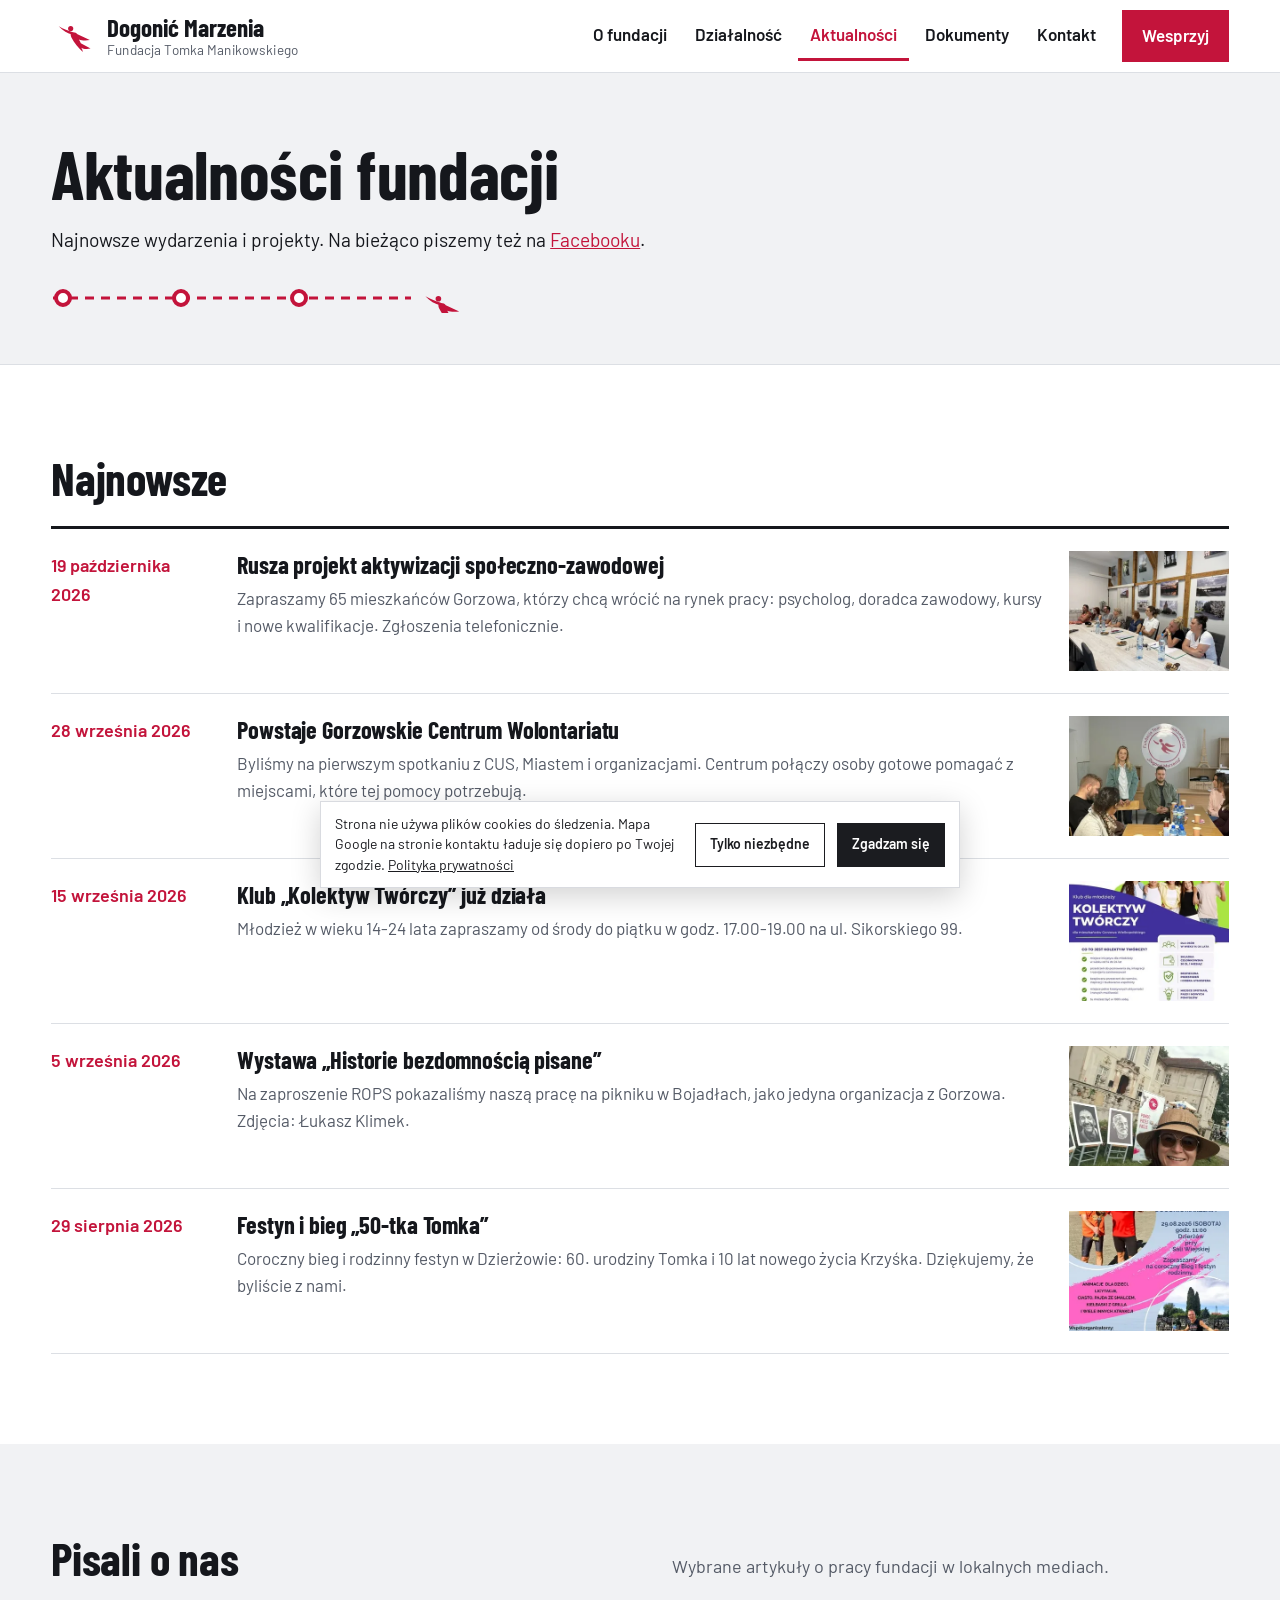
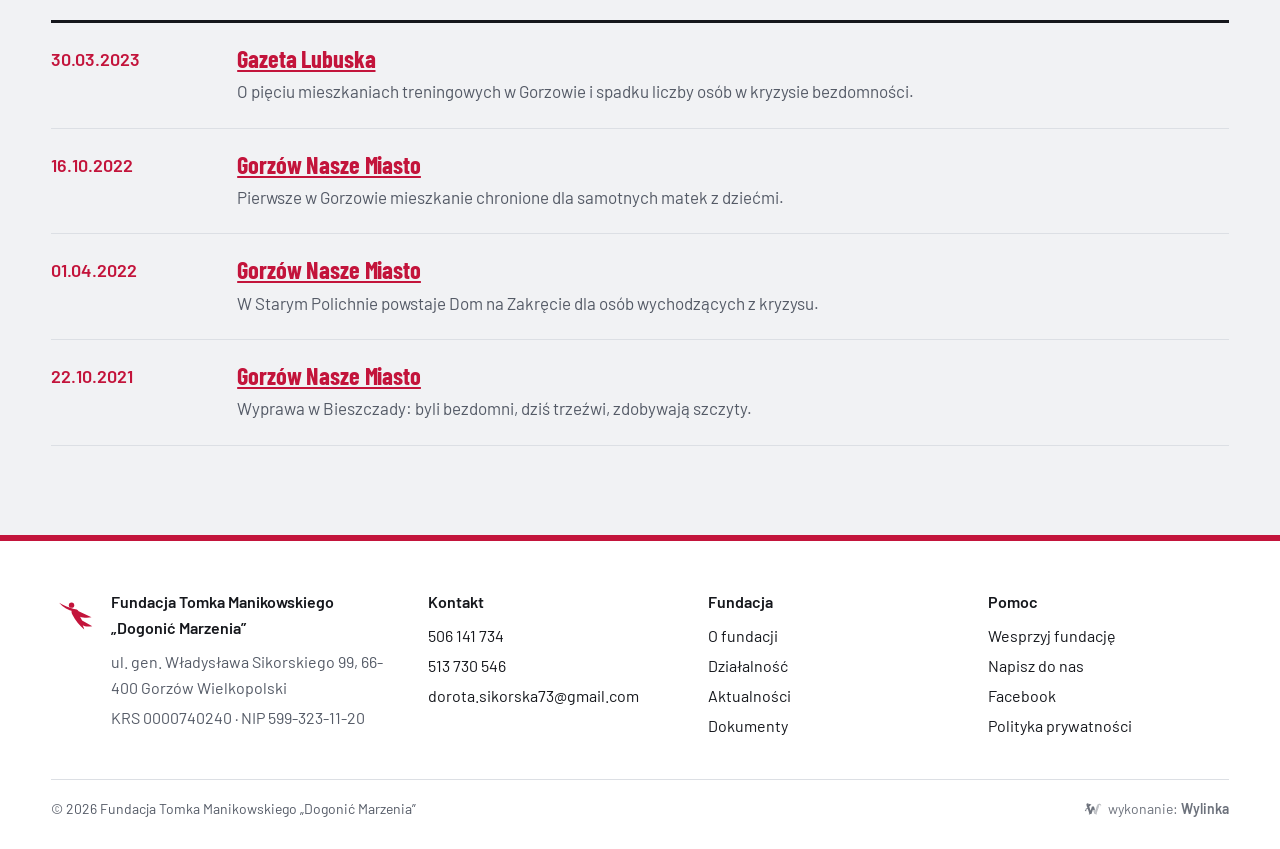
==== aktualnosci/index.html @ 39048a6d "Przebudowa wg standardu 17.11: idea marki, podstrony, zdjęcia klikalne, SEO, szybkość" ====
<!doctype html>
<html lang="pl"><head><meta charset="utf-8"><meta name="viewport" content="width=device-width,initial-scale=1">
<title>Aktualności - Fundacja Dogonić Marzenia Gorzów Wielkopolski</title><meta name="description" content="Najnowsze wydarzenia fundacji: projekt aktywizacji dla 65 osób, Kolektyw Twórczy, Gorzowskie Centrum Wolontariatu, festyn 50-tka Tomka i artykuły prasowe."><meta name="robots" content="noindex,nofollow">
<link rel="canonical" href="https://disaster26.github.io/dogonic-marzenia-koncepcja/aktualnosci/">
<meta property="og:type" content="website"><meta property="og:locale" content="pl_PL"><meta property="og:site_name" content="Fundacja Tomka Manikowskiego „Dogonić Marzenia”">
<meta property="og:title" content="Aktualności - Fundacja Dogonić Marzenia Gorzów Wielkopolski"><meta property="og:description" content="Najnowsze wydarzenia fundacji: projekt aktywizacji dla 65 osób, Kolektyw Twórczy, Gorzowskie Centrum Wolontariatu, festyn 50-tka Tomka i artykuły prasowe."><meta property="og:url" content="https://disaster26.github.io/dogonic-marzenia-koncepcja/aktualnosci/"><meta property="og:image" content="https://disaster26.github.io/dogonic-marzenia-koncepcja/img/zespol-logo-590.webp">
<meta name="theme-color" content="#C3143B">
<link rel="icon" href="../favicon.svg" type="image/svg+xml"><link rel="icon" href="../favicon-48.png" sizes="48x48" type="image/png"><link rel="apple-touch-icon" href="../apple-touch-icon.png">
<link rel="preload" href="../fonts/bc-700-rdzen.woff2" as="font" type="font/woff2" crossorigin><link rel="preload" href="../fonts/b-400-rdzen.woff2" as="font" type="font/woff2" crossorigin>
<style>@font-face{font-family:"Barlow Condensed";font-style:normal;font-weight:700;font-display:swap;src:url(../fonts/bc-700-rdzen.woff2) format("woff2");unicode-range:U+0020-007E,U+00A0,U+00A9,U+00AB,U+00B0,U+00B7,U+00BB,U+00D3,U+00D7,U+00F3,U+2013-2014,U+2018-2019,U+201C-201E,U+2022,U+2026,U+20AC}@font-face{font-family:"Barlow Condensed";font-style:normal;font-weight:700;font-display:swap;src:url(../fonts/bc-700-pl.woff2) format("woff2");unicode-range:U+0104-0107,U+0118-0119,U+0141-0144,U+015A-015B,U+0179-017C}@font-face{font-family:"Barlow";font-style:normal;font-weight:400;font-display:swap;src:url(../fonts/b-400-rdzen.woff2) format("woff2");unicode-range:U+0020-007E,U+00A0,U+00A9,U+00AB,U+00B0,U+00B7,U+00BB,U+00D3,U+00D7,U+00F3,U+2013-2014,U+2018-2019,U+201C-201E,U+2022,U+2026,U+20AC}@font-face{font-family:"Barlow";font-style:normal;font-weight:400;font-display:swap;src:url(../fonts/b-400-pl.woff2) format("woff2");unicode-range:U+0104-0107,U+0118-0119,U+0141-0144,U+015A-015B,U+0179-017C}@font-face{font-family:"Barlow";font-style:normal;font-weight:600;font-display:swap;src:url(../fonts/b-600-rdzen.woff2) format("woff2");unicode-range:U+0020-007E,U+00A0,U+00A9,U+00AB,U+00B0,U+00B7,U+00BB,U+00D3,U+00D7,U+00F3,U+2013-2014,U+2018-2019,U+201C-201E,U+2022,U+2026,U+20AC}@font-face{font-family:"Barlow";font-style:normal;font-weight:600;font-display:swap;src:url(../fonts/b-600-pl.woff2) format("woff2");unicode-range:U+0104-0107,U+0118-0119,U+0141-0144,U+015A-015B,U+0179-017C}
:root{--red:#C3143B;--red2:#9C0E2E;--ink:#15171C;--mut:#545A66;--bg2:#F1F2F4;--asf:#17191E;--line:#DCDFE4;--hf:"Barlow Condensed","Arial Narrow",sans-serif;--bf:"Barlow",system-ui,-apple-system,"Segoe UI",sans-serif;--gut:clamp(16px,4vw,56px);--max:1480px}
*,*::before,*::after{box-sizing:border-box}
html{-webkit-text-size-adjust:100%;scroll-padding-top:80px}
body{margin:0;background:#fff;color:var(--ink);font:400 18px/1.62 var(--bf)}
img,svg{display:block;max-width:100%}
img{height:auto}
a{color:var(--red)}a:hover{color:var(--red2)}
h1,h2,h3{font-family:var(--hf);font-weight:700;line-height:1.04;letter-spacing:-.005em;margin:0 0 .45em;color:var(--ink)}
h1{font-size:clamp(38px,5.4vw,76px)}
h2{font-size:clamp(32px,3.6vw,54px)}
h3{font-size:clamp(23px,1.9vw,28px);line-height:1.12}
p{margin:0 0 1em}
.wrap{max-width:var(--max);margin:0 auto;padding:0 var(--gut)}
.btn,.btn-sm{display:inline-flex;align-items:center;justify-content:center;min-height:52px;padding:0 26px;background:var(--red);color:#fff;font:600 18px/1.1 var(--bf);text-decoration:none;border:2px solid var(--red);cursor:pointer;transition:background .15s,color .15s}
.btn:hover{background:var(--red2);border-color:var(--red2);color:#fff}
.btn.white{background:#fff;color:var(--red);border-color:#fff}.btn.white:hover{background:var(--ink);border-color:var(--ink);color:#fff}
.btn.line{background:transparent;color:#fff;border-color:#fff}.btn.line:hover{background:#fff;color:var(--red)}
.btn.dark{background:transparent;color:var(--ink);border-color:var(--ink)}.btn.dark:hover{background:var(--ink);color:#fff}
.btn-sm{min-height:44px;padding:0 16px;font-size:16px}
.btns{display:flex;flex-wrap:wrap;gap:12px}
/* naglowek */
.top{position:sticky;top:0;z-index:50;background:#fff;border-bottom:1px solid var(--line)}
.top-in{max-width:var(--max);margin:0 auto;padding:0 var(--gut);height:72px;display:flex;align-items:center;gap:24px}
.brand{display:flex;align-items:center;gap:10px;text-decoration:none;color:var(--ink);margin-right:auto}
.brand .logo{width:46px;height:46px;color:var(--red);flex:none}
.brand span{display:flex;flex-direction:column;line-height:1}
.brand b{font:700 25px/1 var(--hf);color:var(--ink)}
.brand small{font-size:13.5px;color:var(--mut);margin-top:3px;letter-spacing:.01em}
.menu{display:flex;align-items:center;gap:4px}
.menu a{color:var(--ink);text-decoration:none;font-weight:600;font-size:17px;padding:10px 12px;border-bottom:3px solid transparent}
.menu a:hover{color:var(--red)}
.menu a[aria-current=page]{color:var(--red);border-bottom-color:var(--red)}
.menu .menu-cta{background:var(--red);color:#fff;margin-left:10px;padding:12px 20px;border:0}
.menu .menu-cta:hover,.menu .menu-cta[aria-current=page]{background:var(--red2);color:#fff}
.burger{display:none;width:48px;height:48px;border:0;background:none;cursor:pointer;position:relative;margin-right:-10px}
.burger span,.burger span::before,.burger span::after{position:absolute;left:12px;width:24px;height:2.5px;background:var(--ink);content:"";transition:transform .2s}
.burger span{top:23px}.burger span::before{top:-8px;left:0}.burger span::after{top:8px;left:0}
.menu-open .burger span{background:transparent}.menu-open .burger span::before{transform:translateY(8px) rotate(45deg)}.menu-open .burger span::after{transform:translateY(-8px) rotate(-45deg)}
@media (max-width:1080px){
 .top-in{height:64px}
 .brand .logo{width:40px;height:40px}.brand b{font-size:22px}.brand small{font-size:12.5px}
 .burger{display:block}
 .menu{display:none;position:fixed;top:64px;left:0;right:0;bottom:0;background:#fff;flex-direction:column;align-items:stretch;gap:0;padding:8px var(--gut) 24px;overflow:auto}
 .menu-open .menu{display:flex}
 .menu a{font:700 30px/1.1 var(--hf);padding:14px 0;border-bottom:1px solid var(--line)}
 .menu a[aria-current=page]{border-bottom-color:var(--line);color:var(--red)}
 .menu .menu-cta{margin:20px 0 0;text-align:center;padding:16px;font-size:26px}
}
/* HERO - mozaika prawdziwych zdjec + czerwony blok z haslem */
.hero{position:relative;background:var(--asf)}
.hero .tiles{display:grid;grid-template-columns:repeat(4,minmax(0,1fr));height:min(calc(100svh - 72px),780px);min-height:560px}
.hero .tiles a,.hero .tiles img{height:100%;width:100%}
.hero .tiles img{object-fit:cover}
.hero .tiles .t5{display:none}
.hero-card{position:absolute;left:max(var(--gut),calc((100vw - var(--max))/2 + var(--gut)));bottom:clamp(28px,5vh,64px);width:min(720px,46%);background:var(--red);color:#fff;padding:clamp(28px,3vw,48px)}
.hero-card h1{color:#fff;font-size:clamp(40px,4.3vw,68px);margin-bottom:18px}
.hero-card p{font-size:clamp(18px,1.35vw,21px);line-height:1.55;margin:0 0 26px;max-width:38em}
.hero-card .route{position:absolute;right:clamp(18px,2vw,32px);top:clamp(18px,2vw,30px);width:86px;color:#fff;opacity:.95}
.hero-m{display:none}
@media (min-width:1700px){.hero .tiles{grid-template-columns:repeat(5,minmax(0,1fr));height:min(calc(100svh - 72px),940px)}.hero .tiles .t5{display:block}}
@media (max-width:1080px){.hero .tiles{grid-template-columns:repeat(3,minmax(0,1fr));height:auto;min-height:0;aspect-ratio:16/9}.hero .tiles .t4{display:none}.hero-card{position:relative;left:auto;bottom:auto;width:auto;margin:-60px var(--gut) 0;z-index:2}}
@media (max-width:760px){
 .hero{display:flex;flex-direction:column;min-height:calc(100svh - 65px);background:var(--red)}
 .hero .tiles{display:none}
 .hero-m{display:block;flex:1 1 auto;min-height:150px;position:relative;overflow:hidden}
 .hero-m img{position:absolute;inset:0;width:100%;height:100%;object-fit:cover;object-position:50% 35%}
 .hero-card{margin:0;padding:22px 16px 26px;flex:0 0 auto}
 .hero-card h1{font-size:clamp(31px,8.6vw,40px);margin-bottom:12px}
 .hero-card p{font-size:16.5px;margin-bottom:26px}
 .hero-card .route{display:none}
 .hero-card .btn{flex:1 1 auto;padding:0 14px;min-height:50px;font-size:17px}
}
/* sekcje */
.sec{padding:clamp(56px,7vw,112px) 0}
.sec.grey{background:var(--bg2)}
.lead{font-size:clamp(19px,1.5vw,22px);line-height:1.55;color:var(--ink);max-width:44em}
.mut{color:var(--mut)}
.small{font-size:15.5px;color:var(--mut)}
.head{display:grid;grid-template-columns:minmax(0,1fr) minmax(0,1fr);gap:24px 64px;align-items:end;margin-bottom:clamp(28px,3vw,48px)}
.head h2{margin:0}.head p{margin:0;color:var(--mut)}
/* trasa: etapy na przerywanej linii */
.trasa{list-style:none;margin:0;padding:0;display:grid;grid-template-columns:repeat(4,minmax(0,1fr));gap:0 clamp(20px,2.4vw,44px);position:relative}
.trasa::before{content:"";position:absolute;left:0;right:64px;top:13px;border-top:3px dashed var(--red)}
.trasa li{position:relative;padding-top:52px}
.trasa li::before{content:"";position:absolute;left:0;top:2px;width:26px;height:26px;border-radius:50%;background:#fff;border:6px solid var(--red)}
.trasa .km{font:700 16px/1 var(--bf);color:var(--red);display:block;margin-bottom:10px}
.trasa h3{margin-bottom:10px}
.trasa p{margin:0;color:var(--mut);font-size:17px}
.trasa .runner{position:absolute;right:0;top:-24px;width:64px;color:var(--red)}
@media (max-width:900px){
 .trasa{grid-template-columns:minmax(0,1fr);gap:28px;padding-left:48px}
 .trasa::before{left:11px;right:auto;top:8px;bottom:60px;border-top:0;border-left:3px dashed var(--red)}
 .trasa li{padding-top:0}
 .trasa li::before{left:-48px;top:0}
 .trasa .runner{position:relative;right:auto;top:auto;left:-58px;width:52px;margin-top:-8px;transform:rotate(90deg)}
}
/* projekty z prawdziwymi zdjeciami */
.proj{display:grid;grid-template-columns:repeat(3,minmax(0,1fr));gap:clamp(20px,2.4vw,40px)}
.proj article{display:flex;flex-direction:column}
.proj .ph{aspect-ratio:4/3;overflow:hidden;background:#dde0e5;margin-bottom:20px}
.proj .ph img{width:100%;height:100%;object-fit:cover;transition:transform .4s}
.proj .ph a:hover img{transform:scale(1.03)}
.proj h3{margin-bottom:8px}
.proj p{color:var(--mut);font-size:17px;margin:0 0 10px}
.proj .when{font-weight:600;color:var(--ink);font-size:16px}
/* ciemna sekcja: historia biegu */
.dark{background:var(--asf);color:#E4E6EA}
.dark h2,.dark h3{color:#fff}
.dark a{color:#fff}
.story{display:grid;grid-template-columns:minmax(0,1.1fr) minmax(0,1fr);gap:clamp(32px,5vw,96px);align-items:center}
.miles{list-style:none;margin:28px 0 0;padding:0;border-top:1px solid #34373F}
.miles li{display:grid;grid-template-columns:96px minmax(0,1fr);gap:20px;padding:16px 0;border-bottom:1px solid #34373F}
.miles b{font:700 30px/1 var(--hf);color:#fff}
.miles span{color:#C9CCD3;font-size:17px}
.quote{font:700 clamp(26px,2.4vw,36px)/1.18 var(--hf);color:#fff;margin:0 0 14px;padding-left:22px;border-left:5px solid var(--red)}
.story .phs{display:grid;grid-template-columns:minmax(0,1fr) minmax(0,1fr);gap:12px}
.story .phs img{width:100%;aspect-ratio:3/4;object-fit:cover}
.story .phs a:first-child{grid-row:span 2}.story .phs a:first-child img{aspect-ratio:auto;height:100%}
/* aktualnosci */
.strip{display:grid;grid-template-columns:repeat(3,minmax(0,1fr));gap:clamp(20px,2.4vw,40px)}
.news .ph{aspect-ratio:4/3;overflow:hidden;background:#dde0e5;margin-bottom:16px}
.news .ph img{width:100%;height:100%;object-fit:cover}
.news time{display:block;font-weight:600;color:var(--red);font-size:15.5px;margin-bottom:6px}
.news h3{margin-bottom:8px}
.news p{color:var(--mut);font-size:17px;margin:0}
@media (max-width:900px){
 .strip{display:flex;overflow-x:auto;scroll-snap-type:x mandatory;gap:16px;padding-bottom:8px;scrollbar-width:thin}
 .strip>*{flex:0 0 82%;scroll-snap-align:start}
}
/* pas wsparcia */
.band{background:var(--red);color:#fff;padding:clamp(52px,6vw,96px) 0}
.band .in{display:grid;grid-template-columns:minmax(0,1.3fr) auto;gap:24px 64px;align-items:center}
.band h2{color:#fff;margin-bottom:12px}
.band p{margin:0;font-size:clamp(18px,1.4vw,21px);max-width:40em}
/* kontakt skrot */
.reach{display:grid;grid-template-columns:repeat(3,minmax(0,1fr));gap:24px 48px}
.reach div{border-top:3px solid var(--ink);padding-top:16px}
.reach b{display:block;font-weight:600;color:var(--mut);font-size:15.5px;margin-bottom:6px}
.reach a,.reach span{font:700 clamp(24px,2vw,30px)/1.15 var(--hf);color:var(--ink);text-decoration:none}
.reach a:hover{color:var(--red)}
/* podstrony */
.phead{background:var(--bg2);padding:clamp(40px,5vw,80px) 0 clamp(32px,4vw,56px);border-bottom:1px solid var(--line)}
.phead h1{max-width:20em;margin-bottom:16px}
.phead .lead{margin:0}
.phead .route{width:100%;max-width:420px;height:30px;color:var(--red);margin-top:28px}
.cols{display:grid;grid-template-columns:minmax(0,1.25fr) minmax(0,1fr);gap:clamp(32px,5vw,96px);align-items:start}
.prose{max-width:46em}
.prose h2{font-size:clamp(28px,2.8vw,42px);margin-top:1.4em}
.prose h2:first-child{margin-top:0}
.prose ul{padding-left:1.2em}.prose li{margin-bottom:.4em}
.facts{list-style:none;margin:0;padding:0;border-top:3px solid var(--ink)}
.facts li{display:grid;grid-template-columns:minmax(0,10em) minmax(0,1fr);gap:16px;padding:13px 0;border-bottom:1px solid var(--line);font-size:17px}
.facts b{font-weight:600;color:var(--mut)}
.blocks{display:grid;grid-template-columns:repeat(2,minmax(0,1fr));gap:clamp(36px,4vw,64px) clamp(28px,4vw,72px)}
.block .ph{aspect-ratio:3/2;overflow:hidden;background:#dde0e5;margin-bottom:20px}
.block .ph img{width:100%;height:100%;object-fit:cover}
.block p{color:var(--mut);font-size:17.5px}
.gal{display:grid;grid-template-columns:repeat(4,minmax(0,1fr));gap:10px}
.gal img{width:100%;aspect-ratio:1/1;object-fit:cover}
.list{list-style:none;margin:0;padding:0;border-top:3px solid var(--ink)}
.list li{display:grid;grid-template-columns:minmax(0,9em) minmax(0,1fr) minmax(0,160px);gap:24px;padding:22px 0;border-bottom:1px solid var(--line);align-items:start}
.list time{font-weight:600;color:var(--red)}
.list h3{margin-bottom:6px}
.list p{margin:0;color:var(--mut);font-size:17px}
.list img{width:160px;aspect-ratio:4/3;object-fit:cover}
.acct{background:var(--bg2);border-top:5px solid var(--red);padding:clamp(22px,3vw,36px)}
.acct dl{margin:0;display:grid;grid-template-columns:minmax(0,9em) minmax(0,1fr);gap:10px 18px;font-size:17px}
.acct dt{color:var(--mut);font-weight:600}.acct dd{margin:0}
.big-tel{font:700 clamp(30px,3vw,44px)/1.1 var(--hf);color:var(--ink);text-decoration:none}
.form{display:grid;gap:16px}
.f-2{display:grid;grid-template-columns:minmax(0,1fr) minmax(0,1fr);gap:16px}
.f-row label{display:block;font-weight:600;font-size:16px;margin-bottom:6px}
.f-row input,.f-row select,.f-row textarea{width:100%;font:inherit;font-size:17px;padding:12px 14px;border:1.5px solid #9EA3AD;background:#fff;color:var(--ink);border-radius:0}
.f-row input:focus,.f-row select:focus,.f-row textarea:focus{outline:3px solid rgba(195,20,59,.25);border-color:var(--red)}
.f-check{display:flex;gap:12px;align-items:flex-start;font-size:15.5px;color:var(--mut)}
.f-check input{width:22px;height:22px;margin-top:2px;accent-color:var(--red);flex:none}
.f-status{margin:0;font-weight:600;min-height:1.6em}.f-status.ok{color:#17663A}.f-status.err{color:var(--red2)}
.form .btn{justify-self:start}
.docs{list-style:none;margin:0;padding:0;border-top:3px solid var(--ink)}
.docs li{display:flex;justify-content:space-between;gap:16px;flex-wrap:wrap;padding:16px 0;border-bottom:1px solid var(--line)}
.docs b{font-weight:600}
.docs span{color:var(--mut);font-size:16px}
@media (max-width:900px){
 .head,.cols,.story,.band .in,.blocks{grid-template-columns:minmax(0,1fr)}
 .proj{grid-template-columns:minmax(0,1fr);gap:40px}
 .reach{grid-template-columns:minmax(0,1fr)}
 .gal{grid-template-columns:repeat(2,minmax(0,1fr))}
 .list li{grid-template-columns:minmax(0,1fr);gap:6px}.list img{width:100%;max-width:420px}
 .facts li,.acct dl{grid-template-columns:minmax(0,1fr);gap:2px}.acct dd{margin-bottom:8px}
 .f-2{grid-template-columns:minmax(0,1fr)}
 .miles li{grid-template-columns:72px minmax(0,1fr)}
}
@media (min-width:1900px){:root{--max:1800px}body{font-size:19px}.proj,.strip{gap:48px}}
/* stopka */
.foot{background:#fff;border-top:6px solid var(--red);color:var(--mut);font-size:16px;padding:48px 0 28px}
.foot .in{display:grid;grid-template-columns:minmax(0,1.4fr) repeat(3,minmax(0,1fr));gap:28px 40px}
.foot b{display:block;color:var(--ink);font-weight:600;margin-bottom:8px}
.foot p{margin:0 0 4px}
.foot a{color:var(--ink);text-decoration:none;overflow-wrap:anywhere}.foot .wylinka-badge b{display:inline;margin:0;color:inherit}.foot .wylinka-badge{color:var(--mut)}.foot a:hover{color:var(--red)}
.foot .brandf{display:flex;gap:12px;align-items:flex-start}
.foot .brandf svg{width:48px;height:48px;color:var(--red);flex:none}
.foot .bottom{display:flex;flex-wrap:wrap;justify-content:space-between;gap:10px 24px;align-items:center;margin-top:36px;padding-top:18px;border-top:1px solid var(--line);font-size:14px}
.foot .bottom .wylinka-badge{font-size:1em;white-space:nowrap}
@media (max-width:900px){.foot .in{grid-template-columns:minmax(0,1fr) minmax(0,1fr)}.foot .in>div:first-child{grid-column:1/-1}}

.lbox{position:fixed;inset:0;z-index:100;background:rgba(10,10,12,.94);display:none;align-items:center;justify-content:center;flex-direction:column;padding:56px 12px 24px}
.lbox.on{display:flex}
.lbox img{max-width:min(100%,1100px);max-height:calc(100vh - 140px);width:auto;height:auto;object-fit:contain}
.lbox p{color:#e9e9ee;font-size:15px;margin:12px 0 0;text-align:center;max-width:60ch}
.lbox button{position:absolute;background:none;border:0;color:#fff;font-size:44px;line-height:1;cursor:pointer;width:56px;height:56px}
.lb-x{top:6px;right:6px}.lb-p{left:4px;top:50%;margin-top:-28px}.lb-n{right:4px;top:50%;margin-top:-28px}
a.lb{display:block;cursor:zoom-in}
.cookies{position:fixed;left:12px;right:12px;bottom:12px;z-index:90;max-width:640px;margin:0 auto;background:#fff;color:#1b1c20;border:1px solid #d9dbe0;box-shadow:0 8px 30px rgba(0,0,0,.18);padding:12px 14px;display:flex;flex-wrap:wrap;gap:8px 12px;align-items:center;font-size:14px;line-height:1.45}
.cookies[hidden]{display:none}
.cookies p{margin:0;flex:1 1 280px}
.cookies a{color:inherit}
.cookies button{font:inherit;font-weight:600;padding:10px 14px;min-height:44px;border:1px solid #1b1c20;background:#fff;color:#1b1c20;cursor:pointer}
.cookies button.yes{background:#1b1c20;color:#fff}
.map{position:relative;aspect-ratio:16/10;background:#e7e8ec;overflow:hidden}
.map iframe{position:absolute;inset:0;width:100%;height:100%;border:0}
.map .nomap{position:absolute;inset:0;display:flex;flex-direction:column;align-items:center;justify-content:center;text-align:center;padding:20px;gap:10px;font-size:15px}
.hp{position:absolute!important;left:-9999px!important;width:1px;height:1px;overflow:hidden}
.skip{position:absolute;left:-9999px;top:0}.skip:focus{left:12px;top:12px;z-index:200;background:#fff;color:#000;padding:10px 14px}
.wylinka-badge{display:inline-flex;align-items:center;gap:.4em;color:inherit;text-decoration:none;font-size:.875em;line-height:1;opacity:.85}
.wylinka-badge:hover,.wylinka-badge:focus-visible{opacity:1}
.wylinka-badge:focus-visible{outline:2px solid currentColor;outline-offset:3px;border-radius:2px}
.wylinka-badge svg{width:18px;height:18px;flex:none;overflow:visible}
.wylinka-badge b{font-weight:600}
.wylinka-badge .wy-old{opacity:.45;transform-origin:40px 30px;transition:transform .32s cubic-bezier(.3,.7,.4,1),opacity .32s ease-out}
.wylinka-badge .wy-pod{opacity:0;transition:opacity .2s ease-out .08s}
.wylinka-badge:hover .wy-old,.wylinka-badge:focus-visible .wy-old{transform:translate(9px,7px) rotate(9deg);opacity:0}
.wylinka-badge:hover .wy-pod,.wylinka-badge:focus-visible .wy-pod{opacity:1}
@media (prefers-reduced-motion:reduce){.wylinka-badge .wy-old,.wylinka-badge .wy-pod{transition:none}.wylinka-badge:hover .wy-old,.wylinka-badge:focus-visible .wy-old{transform:none;opacity:.45}.wylinka-badge:hover .wy-pod,.wylinka-badge:focus-visible .wy-pod{opacity:0}}</style><script type="application/ld+json">{"@context":"https://schema.org","@type":"NGO","@id":"https://disaster26.github.io/dogonic-marzenia-koncepcja/#fundacja","name":"Fundacja Tomka Manikowskiego „Dogonić Marzenia”","alternateName":"Fundacja Dogonić Marzenia","url":"https://disaster26.github.io/dogonic-marzenia-koncepcja/","logo":"https://disaster26.github.io/dogonic-marzenia-koncepcja/logo.png","image":"https://disaster26.github.io/dogonic-marzenia-koncepcja/img/zespol-logo-590.webp","description":"Fundacja z Gorzowa Wielkopolskiego pomagająca osobom w kryzysie bezdomności i uzależnienia: streetworking, terapia, mieszkania treningowe, aktywizacja zawodowa.","foundingDate":"2018","founder":{"@type":"Person","name":"Tomasz Manikowski"},"address":{"@type":"PostalAddress","streetAddress":"ul. gen. Władysława Sikorskiego 99","postalCode":"66-400","addressLocality":"Gorzów Wielkopolski","addressCountry":"PL"},"telephone":"+48506141734","email":"dorota.sikorska73@gmail.com","taxID":"5993231120","sameAs":["https://www.facebook.com/tmdogonicmarzenia/"],"identifier":[{"@type":"PropertyValue","propertyID":"KRS","value":"0000740240"},{"@type":"PropertyValue","propertyID":"NIP","value":"5993231120"}],"areaServed":"Gorzów Wielkopolski"}</script><script type="application/ld+json">{"@context":"https://schema.org","@type":"BreadcrumbList","itemListElement":[{"@type":"ListItem","position":1,"name":"Strona główna","item":"https://disaster26.github.io/dogonic-marzenia-koncepcja/"},{"@type":"ListItem","position":2,"name":"Aktualności","item":"https://disaster26.github.io/dogonic-marzenia-koncepcja/aktualnosci/"}]}</script>
</head><body class="">
<a class="skip" href="#tresc">Przejdź do treści</a>
<header class="top"><div class="top-in">
<a class="brand" href="../"><svg class="logo" viewBox="0 0 100 100" aria-hidden="true"><g fill="currentColor"><path d="M46.5 46.6C36.5 44.2 25.6 38.4 16.8 28.6C27.4 34.6 37.6 38.6 47.6 41.6Z"/><circle cx="42.8" cy="33.6" r="5.6"/><path d="M43.6 42.6C49.2 40.6 55 42.4 57.6 46.4L84.4 58.8C75 60.4 66.6 59.6 60.6 57.6C62.6 61 64 63.6 64.8 65.8L86 77.4C77 79.4 69.6 78 66 75.6C67.6 78.6 68.8 81.6 69.2 84.6C59.6 76.4 50.4 64.8 44.4 53.2C42.6 49.6 42.2 45.6 43.6 42.6Z"/></g></svg><span><b>Dogonić Marzenia</b><small>Fundacja Tomka Manikowskiego</small></span></a>
<nav id="menu" class="menu" aria-label="Menu główne"><a href="../o-fundacji/">O fundacji</a><a href="../dzialalnosc/">Działalność</a><a href="../aktualnosci/" aria-current="page">Aktualności</a><a href="../dokumenty/">Dokumenty</a><a href="../kontakt/">Kontakt</a><a class="menu-cta" href="../wesprzyj/">Wesprzyj</a></nav>
<button class="burger" type="button" aria-expanded="false" aria-controls="menu" aria-label="Menu"><span></span></button>
</div></header>
<main id="tresc"><section class="phead"><div class="wrap"><h1>Aktualności fundacji</h1><p class="lead">Najnowsze wydarzenia i projekty. Na bieżąco piszemy też na <a href="https://www.facebook.com/tmdogonicmarzenia/" rel="noopener">Facebooku</a>.</p><svg class="route" viewBox="0 0 420 30" preserveAspectRatio="xMinYMid meet" aria-hidden="true"><path d="M2 15H360" stroke="currentColor" stroke-width="3" stroke-dasharray="9 7"/><circle cx="12" cy="15" r="7" fill="#fff" stroke="currentColor" stroke-width="4"/><circle cx="130" cy="15" r="7" fill="#fff" stroke="currentColor" stroke-width="4"/><circle cx="248" cy="15" r="7" fill="#fff" stroke="currentColor" stroke-width="4"/><g transform="translate(366 -1) scale(.5)" fill="currentColor"><path d="M46.5 46.6C36.5 44.2 25.6 38.4 16.8 28.6C27.4 34.6 37.6 38.6 47.6 41.6Z"/><circle cx="42.8" cy="33.6" r="5.6"/><path d="M43.6 42.6C49.2 40.6 55 42.4 57.6 46.4L84.4 58.8C75 60.4 66.6 59.6 60.6 57.6C62.6 61 64 63.6 64.8 65.8L86 77.4C77 79.4 69.6 78 66 75.6C67.6 78.6 68.8 81.6 69.2 84.6C59.6 76.4 50.4 64.8 44.4 53.2C42.6 49.6 42.2 45.6 43.6 42.6Z"/></g></svg></div></section>
<section class="sec"><div class="wrap"><h2 style="margin-bottom:24px">Najnowsze</h2><ul class="list"><li><time datetime="2026-10-19">19 października 2026</time><div><h3>Rusza projekt aktywizacji społeczno-zawodowej</h3><p>Zapraszamy 65 mieszkańców Gorzowa, którzy chcą wrócić na rynek pracy: psycholog, doradca zawodowy, kursy i nowe kwalifikacje. Zgłoszenia telefonicznie.</p></div><a class="lb" href="../img/spotkanie-590.webp" data-w="590" data-h="443"><img src="../img/spotkanie-560.webp" srcset="../img/spotkanie-360.webp 360w, ../img/spotkanie-560.webp 560w, ../img/spotkanie-590.webp 590w" sizes="(min-width:901px) 160px, 100vw" width="590" height="443" alt="Spotkanie zespołu fundacji z CUS"></a></li><li><time datetime="2026-09-28">28 września 2026</time><div><h3>Powstaje Gorzowskie Centrum Wolontariatu</h3><p>Byliśmy na pierwszym spotkaniu z CUS, Miastem i organizacjami. Centrum połączy osoby gotowe pomagać z miejscami, które tej pomocy potrzebują.</p></div><a class="lb" href="../img/zespol-logo-590.webp" data-w="590" data-h="443"><img src="../img/zespol-logo-560.webp" srcset="../img/zespol-logo-360.webp 360w, ../img/zespol-logo-560.webp 560w, ../img/zespol-logo-590.webp 590w" sizes="(min-width:901px) 160px, 100vw" width="590" height="443" alt="Spotkanie organizacyjne Gorzowskiego Centrum Wolontariatu w siedzibie fundacji" loading="lazy" decoding="async"></a></li><li><time datetime="2026-09-15">15 września 2026</time><div><h3>Klub „Kolektyw Twórczy” już działa</h3><p>Młodzież w wieku 14-24 lata zapraszamy od środy do piątku w godz. 17.00-19.00 na ul. Sikorskiego 99.</p></div><a class="lb" href="../img/kolektyw-526.webp" data-w="526" data-h="526"><img src="../img/kolektyw-526.webp" srcset="../img/kolektyw-360.webp 360w, ../img/kolektyw-526.webp 526w" sizes="(min-width:901px) 160px, 100vw" width="526" height="526" alt="Plakat klubu Kolektyw Twórczy" loading="lazy" decoding="async"></a></li><li><time datetime="2026-09-05">5 września 2026</time><div><h3>Wystawa „Historie bezdomnością pisane”</h3><p>Na zaproszenie ROPS pokazaliśmy naszą pracę na pikniku w Bojadłach, jako jedyna organizacja z Gorzowa. Zdjęcia: Łukasz Klimek.</p></div><a class="lb" href="../img/wystawa-443.webp" data-w="443" data-h="590"><img src="../img/wystawa-443.webp" srcset="../img/wystawa-360.webp 360w, ../img/wystawa-443.webp 443w" sizes="(min-width:901px) 160px, 100vw" width="443" height="590" alt="Dorota Sikorska na wystawie w Bojadłach" loading="lazy" decoding="async"></a></li><li><time datetime="2026-08-29">29 sierpnia 2026</time><div><h3>Festyn i bieg „50-tka Tomka”</h3><p>Coroczny bieg i rodzinny festyn w Dzierżowie: 60. urodziny Tomka i 10 lat nowego życia Krzyśka. Dziękujemy, że byliście z nami.</p></div><a class="lb" href="../img/festyn-509.webp" data-w="509" data-h="720"><img src="../img/festyn-509.webp" srcset="../img/festyn-360.webp 360w, ../img/festyn-509.webp 509w" sizes="(min-width:901px) 160px, 100vw" width="509" height="720" alt="Plakat festynu 50-tka Tomka" loading="lazy" decoding="async"></a></li></ul></div></section>
<section class="sec grey"><div class="wrap"><div class="head"><h2>Pisali o nas</h2><p>Wybrane artykuły o pracy fundacji w lokalnych mediach.</p></div><ul class="list"><li><time datetime="2023-03-30">30.03.2023</time><div><h3><a href="https://gazetalubuska.pl/bezdomni-do-gorzowa-przybywaja-nawet-ze-swietokrzyskiego/ar/c3-17414083" rel="noopener">Gazeta Lubuska</a></h3><p>O pięciu mieszkaniach treningowych w Gorzowie i spadku liczby osób w kryzysie bezdomności.</p></div><span></span></li><li><time datetime="2022-10-16">16.10.2022</time><div><h3><a href="https://gorzowwielkopolski.naszemiasto.pl/gorzow-mieszkanie-do-zadan-specjalnych-tu-samotne-matki/ar/c6-9043473" rel="noopener">Gorzów Nasze Miasto</a></h3><p>Pierwsze w Gorzowie mieszkanie chronione dla samotnych matek z dziećmi.</p></div><span></span></li><li><time datetime="2022-04-01">01.04.2022</time><div><h3><a href="https://gorzowwielkopolski.naszemiasto.pl/niedaleko-gorzowa-powstaje-niezwykly-dom-tu-ludzie-w/ar/c3-8752605" rel="noopener">Gorzów Nasze Miasto</a></h3><p>W Starym Polichnie powstaje Dom na Zakręcie dla osób wychodzących z kryzysu.</p></div><span></span></li><li><time datetime="2021-10-22">22.10.2021</time><div><h3><a href="https://gorzowwielkopolski.naszemiasto.pl/niezwykla-wyprawa-trzezwych-alkoholikow-i-bylych-bezdomnych/ar/c1-8511021" rel="noopener">Gorzów Nasze Miasto</a></h3><p>Wyprawa w Bieszczady: byli bezdomni, dziś trzeźwi, zdobywają szczyty.</p></div><span></span></li></ul></div></section></main>
<footer class="foot"><div class="wrap">
<div class="in">
<div class="brandf"><svg  viewBox="0 0 100 100" aria-hidden="true"><g fill="currentColor"><path d="M46.5 46.6C36.5 44.2 25.6 38.4 16.8 28.6C27.4 34.6 37.6 38.6 47.6 41.6Z"/><circle cx="42.8" cy="33.6" r="5.6"/><path d="M43.6 42.6C49.2 40.6 55 42.4 57.6 46.4L84.4 58.8C75 60.4 66.6 59.6 60.6 57.6C62.6 61 64 63.6 64.8 65.8L86 77.4C77 79.4 69.6 78 66 75.6C67.6 78.6 68.8 81.6 69.2 84.6C59.6 76.4 50.4 64.8 44.4 53.2C42.6 49.6 42.2 45.6 43.6 42.6Z"/></g></svg><div><b>Fundacja Tomka Manikowskiego „Dogonić Marzenia”</b><p>ul. gen. Władysława Sikorskiego 99, 66-400 Gorzów Wielkopolski</p><p>KRS 0000740240 · NIP 599-323-11-20</p></div></div>
<div><b>Kontakt</b><p><a href="tel:+48506141734">506 141 734</a></p><p><a href="tel:+48513730546">513 730 546</a></p><p><a href="mailto:dorota.sikorska73@gmail.com">dorota.sikorska73@gmail.com</a></p></div>
<div><b>Fundacja</b><p><a href="../o-fundacji/">O fundacji</a></p><p><a href="../dzialalnosc/">Działalność</a></p><p><a href="../aktualnosci/">Aktualności</a></p><p><a href="../dokumenty/">Dokumenty</a></p></div>
<div><b>Pomoc</b><p><a href="../wesprzyj/">Wesprzyj fundację</a></p><p><a href="../kontakt/">Napisz do nas</a></p><p><a href="https://www.facebook.com/tmdogonicmarzenia/" rel="noopener">Facebook</a></p><p><a href="../polityka-prywatnosci/">Polityka prywatności</a></p></div>
</div>
<div class="bottom"><span>© 2026 Fundacja Tomka Manikowskiego „Dogonić Marzenia”</span><a class="wylinka-badge" href="https://wylinka.pl/?utm_source=dogonicmarzenia.pl&amp;utm_medium=stopka&amp;utm_campaign=wykonanie" rel="noopener" title="Strona wykonana przez Wylinka"><svg viewBox="0 0 64 64" aria-hidden="true" focusable="false" fill="currentColor"><path d="M9.8 22.8l-1.2-7.9 2.2-3.7 15.5 4.6-.5 1.5-7.2 5.5 4.7 15.6 5-15.6 7 0 4.1 12.7-4.2-.9-2.6 1.8-.8-2.2-5.3 15.6-4.3 0 .4 .2-2.1 2.8-1.3-1.1 1.1-1.4-3.1 .2-.1-1.7 2.2-.1-5.7-16.5-4.8 .6-.8 3.1 0 .5-.3 .5 .8 2.2-1.6 .5-.4-1.3-.8 1.6-1.5-.8 .8-1.6-1.4 .6-.6-1.6 2.3-.8 .2-.4 1.3-4.8 5.9-.8-2.4-6.9zM15.2 13.7l-.1-.4-.4 .8-.1 .8 .1 1 .1 .4 .3 .7 .3-.9 .1-.7 0-.8z"/><path class="wy-pod" d="M37.1 49.8l-4.5-13.3 2.6-1.8 4.2 .9 .9 2.8 3-9.7 0-.5 .1-.8 3.2-8.4 .5-1 .6-1 .9-1.1 1.3-1 1.1-.7 1.4-.5 1.4-.3 .7 0 .9 0 1.2 .3 1.4 .6 .8 .5 .7 .7 .6 .7 .5 .9 .3 .9 .1 .9 0 .8-.2 .9-.5 .9-.5 .6-.7 .5-.7 .3-.1-.1 0-.1 .5-.5 .3-.7 .2-.5 0-.6-.1-.6-.3-.7-.4-.5-.4-.4-.5-.3-.6-.3-.7 0-.7 .1-.6 .1-.5 .4-.5 .5-.3 .5-.2 .7-.1 1.5-1.4 5.1-.8 3.3-.3 .7-.5 .7-6 17.5 1.9 .1-.1 1.7-3.1-.2 1.1 1.4-1.3 1.1-2.1-2.8 .4-.2z"/><path class="wy-old" d="M40.8 50l.4-.2-4.1 0-4.2-12.5 2.5-1.7 4.3 .9 .6 1.9 .6-1.6 0-.3 2.4-7.8 0-.5 .1-.8 3.2-8.4 .4-.8 .6-.9 .9-1.2 .9-.9 1.3-.8 1.4-.6 1.2-.3 1.4-.1 1.3 .1 .6 .2 .8 .3 1.1 .6 .9 .7 .7 .9 .5 .9 .3 .9 .1 1.1-.1 .9-.3 .9-.4 .7-.6 .7-.6 .4-.6 .2-.1-.1 0-.1 .5-.5 .3-.7 .2-.5 0-.5-.1-.6-.2-.6-.3-.5-.4-.5-.5-.3-.6-.3-.7-.1-.6 0-.6 .1-.6 .3-.6 .5-.3 .4-.2 .5-.1 .5-.1 1.5-1.4 5.1-.8 3.3-.3 .7-.5 .7-6 17.5 1.9 .1-.1 1.7-3.1-.2 1.1 1.4-1.3 1.1zM49.6 17.1l.6 1.7-1.5 1.9 .4 .4 1.8-2.1-.7-2.1zM48.1 28.3l.5 1.8-1.7 1.8 .4 .4 1.9-2-.6-2.2zM37.9 41.7l1.7-1.5-.4-.4-1.7 1.4zM42.6 38.7l-1.5 2.8 1.1 2-1.3 2.6 .5 .2 1.5-2.8-1.1-2 1.4-2.5z"/></svg><span>wykonanie: <b>Wylinka</b></span></a></div>
</div></footer>
<div class="cookies" id="cookies" hidden><p>Strona nie używa plików cookies do śledzenia. Mapa Google na stronie kontaktu ładuje się dopiero po Twojej zgodzie. <a href="../polityka-prywatnosci/">Polityka prywatności</a></p><button type="button" data-zgoda="nie">Tylko niezbędne</button><button type="button" class="yes" data-zgoda="tak">Zgadzam się</button></div><script>try{if(!localStorage.getItem('zgoda'))document.getElementById('cookies').hidden=false}catch(e){document.getElementById('cookies').hidden=false}</script>
<script defer src="../app.js"></script>
</body></html>
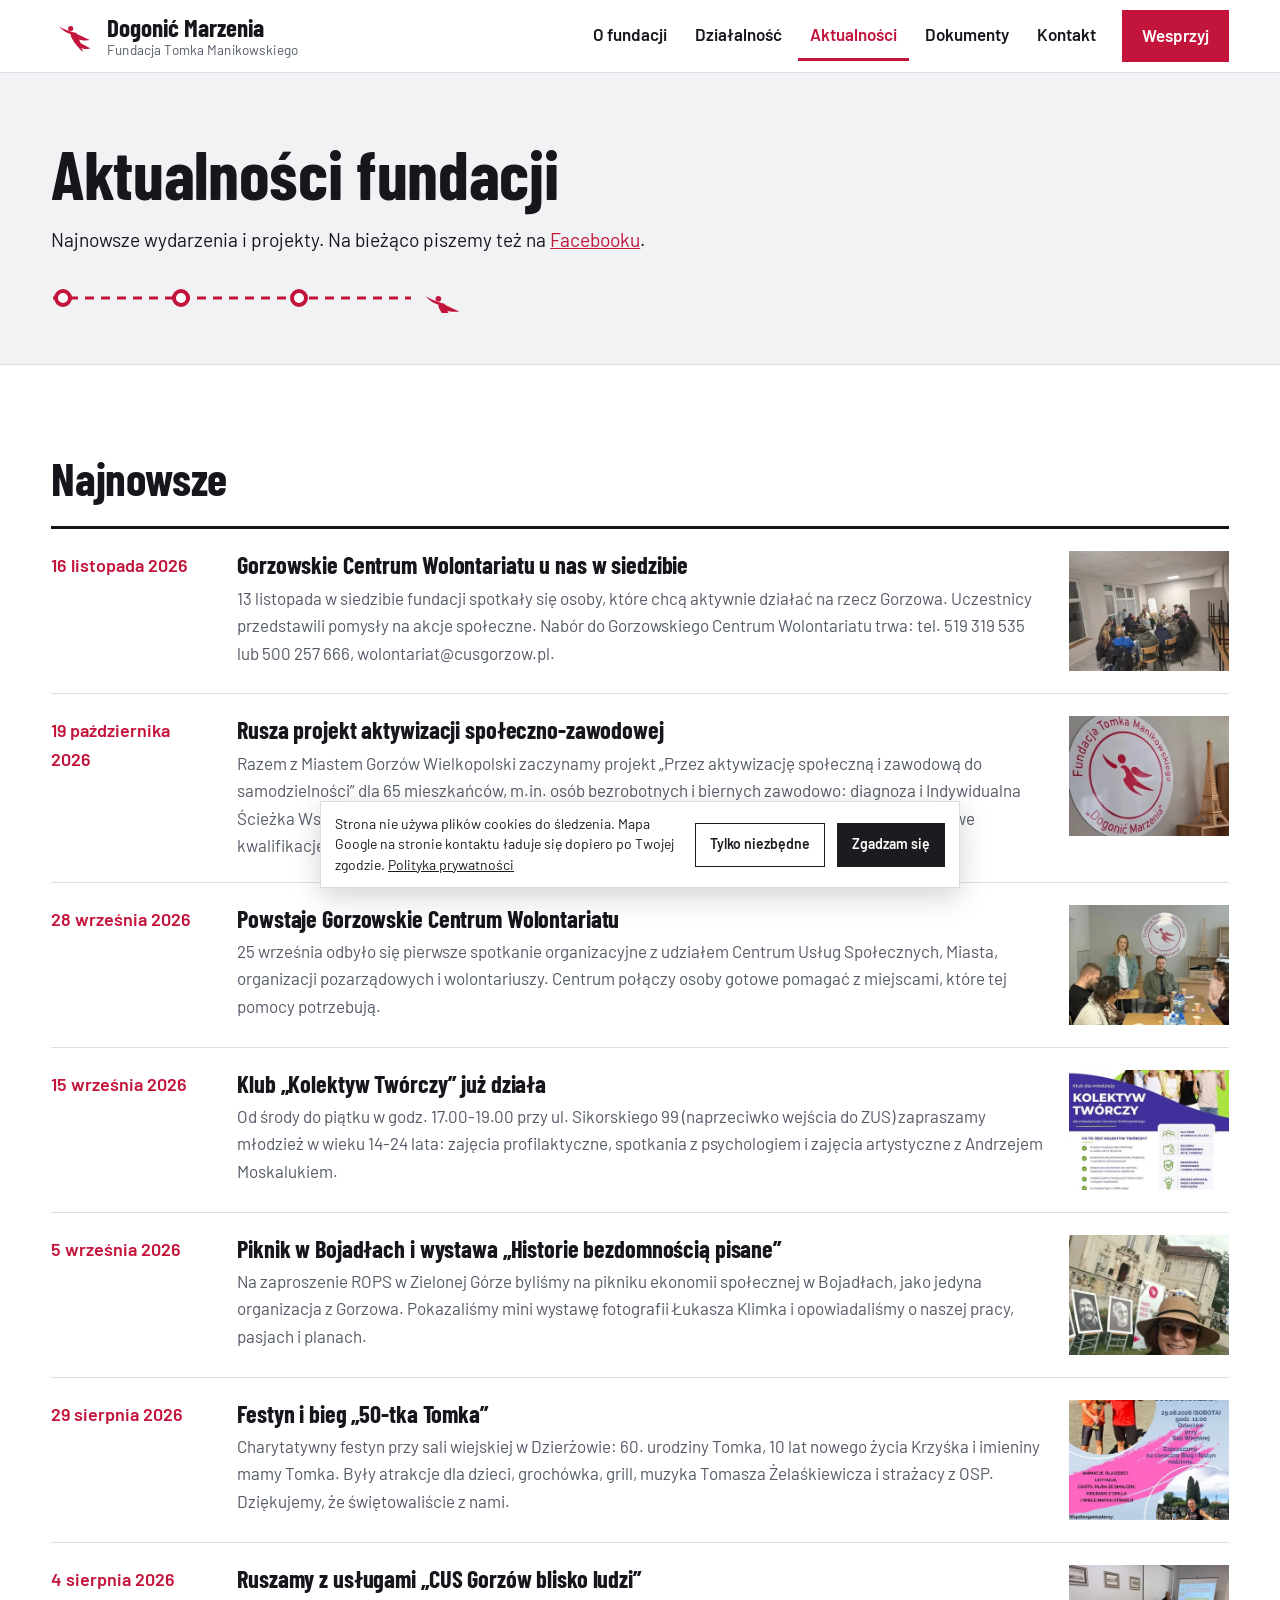
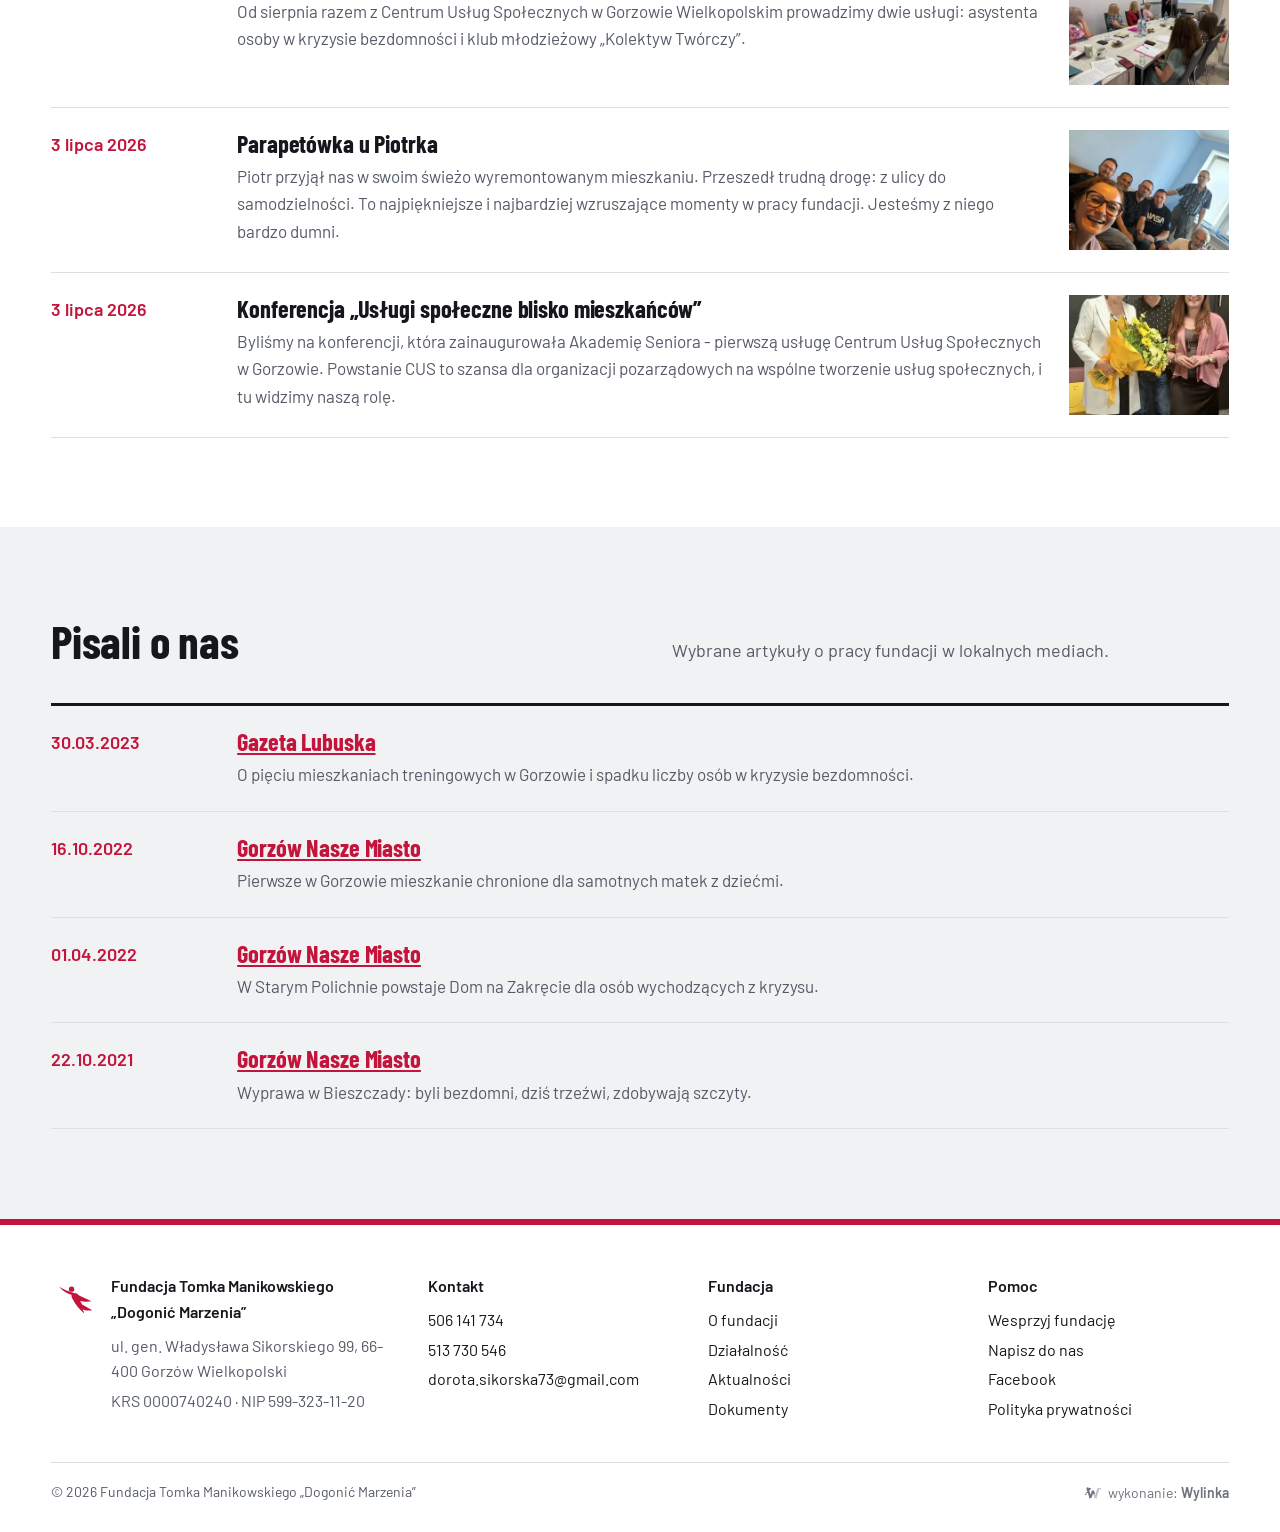
==== commit d83e08a2: "Zdjęcia w wyższej rozdzielczości i aktualności z profilu fundacji" ====
--- a/aktualnosci/index.html
+++ b/aktualnosci/index.html
@@ -3,7 +3,7 @@
 <title>Aktualności - Fundacja Dogonić Marzenia Gorzów Wielkopolski</title><meta name="description" content="Najnowsze wydarzenia fundacji: projekt aktywizacji dla 65 osób, Kolektyw Twórczy, Gorzowskie Centrum Wolontariatu, festyn 50-tka Tomka i artykuły prasowe."><meta name="robots" content="noindex,nofollow">
 <link rel="canonical" href="https://disaster26.github.io/dogonic-marzenia-koncepcja/aktualnosci/">
 <meta property="og:type" content="website"><meta property="og:locale" content="pl_PL"><meta property="og:site_name" content="Fundacja Tomka Manikowskiego „Dogonić Marzenia”">
-<meta property="og:title" content="Aktualności - Fundacja Dogonić Marzenia Gorzów Wielkopolski"><meta property="og:description" content="Najnowsze wydarzenia fundacji: projekt aktywizacji dla 65 osób, Kolektyw Twórczy, Gorzowskie Centrum Wolontariatu, festyn 50-tka Tomka i artykuły prasowe."><meta property="og:url" content="https://disaster26.github.io/dogonic-marzenia-koncepcja/aktualnosci/"><meta property="og:image" content="https://disaster26.github.io/dogonic-marzenia-koncepcja/img/zespol-logo-590.webp">
+<meta property="og:title" content="Aktualności - Fundacja Dogonić Marzenia Gorzów Wielkopolski"><meta property="og:description" content="Najnowsze wydarzenia fundacji: projekt aktywizacji dla 65 osób, Kolektyw Twórczy, Gorzowskie Centrum Wolontariatu, festyn 50-tka Tomka i artykuły prasowe."><meta property="og:url" content="https://disaster26.github.io/dogonic-marzenia-koncepcja/aktualnosci/"><meta property="og:image" content="https://disaster26.github.io/dogonic-marzenia-koncepcja/img/zespol-logo-1200.webp">
 <meta name="theme-color" content="#C3143B">
 <link rel="icon" href="../favicon.svg" type="image/svg+xml"><link rel="icon" href="../favicon-48.png" sizes="48x48" type="image/png"><link rel="apple-touch-icon" href="../apple-touch-icon.png">
 <link rel="preload" href="../fonts/bc-700-rdzen.woff2" as="font" type="font/woff2" crossorigin><link rel="preload" href="../fonts/b-400-rdzen.woff2" as="font" type="font/woff2" crossorigin>
@@ -240,7 +240,7 @@
 .wylinka-badge .wy-pod{opacity:0;transition:opacity .2s ease-out .08s}
 .wylinka-badge:hover .wy-old,.wylinka-badge:focus-visible .wy-old{transform:translate(9px,7px) rotate(9deg);opacity:0}
 .wylinka-badge:hover .wy-pod,.wylinka-badge:focus-visible .wy-pod{opacity:1}
-@media (prefers-reduced-motion:reduce){.wylinka-badge .wy-old,.wylinka-badge .wy-pod{transition:none}.wylinka-badge:hover .wy-old,.wylinka-badge:focus-visible .wy-old{transform:none;opacity:.45}.wylinka-badge:hover .wy-pod,.wylinka-badge:focus-visible .wy-pod{opacity:0}}</style><script type="application/ld+json">{"@context":"https://schema.org","@type":"NGO","@id":"https://disaster26.github.io/dogonic-marzenia-koncepcja/#fundacja","name":"Fundacja Tomka Manikowskiego „Dogonić Marzenia”","alternateName":"Fundacja Dogonić Marzenia","url":"https://disaster26.github.io/dogonic-marzenia-koncepcja/","logo":"https://disaster26.github.io/dogonic-marzenia-koncepcja/logo.png","image":"https://disaster26.github.io/dogonic-marzenia-koncepcja/img/zespol-logo-590.webp","description":"Fundacja z Gorzowa Wielkopolskiego pomagająca osobom w kryzysie bezdomności i uzależnienia: streetworking, terapia, mieszkania treningowe, aktywizacja zawodowa.","foundingDate":"2018","founder":{"@type":"Person","name":"Tomasz Manikowski"},"address":{"@type":"PostalAddress","streetAddress":"ul. gen. Władysława Sikorskiego 99","postalCode":"66-400","addressLocality":"Gorzów Wielkopolski","addressCountry":"PL"},"telephone":"+48506141734","email":"dorota.sikorska73@gmail.com","taxID":"5993231120","sameAs":["https://www.facebook.com/tmdogonicmarzenia/"],"identifier":[{"@type":"PropertyValue","propertyID":"KRS","value":"0000740240"},{"@type":"PropertyValue","propertyID":"NIP","value":"5993231120"}],"areaServed":"Gorzów Wielkopolski"}</script><script type="application/ld+json">{"@context":"https://schema.org","@type":"BreadcrumbList","itemListElement":[{"@type":"ListItem","position":1,"name":"Strona główna","item":"https://disaster26.github.io/dogonic-marzenia-koncepcja/"},{"@type":"ListItem","position":2,"name":"Aktualności","item":"https://disaster26.github.io/dogonic-marzenia-koncepcja/aktualnosci/"}]}</script>
+@media (prefers-reduced-motion:reduce){.wylinka-badge .wy-old,.wylinka-badge .wy-pod{transition:none}.wylinka-badge:hover .wy-old,.wylinka-badge:focus-visible .wy-old{transform:none;opacity:.45}.wylinka-badge:hover .wy-pod,.wylinka-badge:focus-visible .wy-pod{opacity:0}}</style><script type="application/ld+json">{"@context":"https://schema.org","@type":"NGO","@id":"https://disaster26.github.io/dogonic-marzenia-koncepcja/#fundacja","name":"Fundacja Tomka Manikowskiego „Dogonić Marzenia”","alternateName":"Fundacja Dogonić Marzenia","url":"https://disaster26.github.io/dogonic-marzenia-koncepcja/","logo":"https://disaster26.github.io/dogonic-marzenia-koncepcja/logo.png","image":"https://disaster26.github.io/dogonic-marzenia-koncepcja/img/zespol-logo-1200.webp","description":"Fundacja z Gorzowa Wielkopolskiego pomagająca osobom w kryzysie bezdomności i uzależnienia: streetworking, terapia, mieszkania treningowe, aktywizacja zawodowa.","foundingDate":"2018","founder":{"@type":"Person","name":"Tomasz Manikowski"},"address":{"@type":"PostalAddress","streetAddress":"ul. gen. Władysława Sikorskiego 99","postalCode":"66-400","addressLocality":"Gorzów Wielkopolski","addressCountry":"PL"},"telephone":"+48506141734","email":"dorota.sikorska73@gmail.com","taxID":"5993231120","sameAs":["https://www.facebook.com/tmdogonicmarzenia/"],"identifier":[{"@type":"PropertyValue","propertyID":"KRS","value":"0000740240"},{"@type":"PropertyValue","propertyID":"NIP","value":"5993231120"}],"areaServed":"Gorzów Wielkopolski"}</script><script type="application/ld+json">{"@context":"https://schema.org","@type":"BreadcrumbList","itemListElement":[{"@type":"ListItem","position":1,"name":"Strona główna","item":"https://disaster26.github.io/dogonic-marzenia-koncepcja/"},{"@type":"ListItem","position":2,"name":"Aktualności","item":"https://disaster26.github.io/dogonic-marzenia-koncepcja/aktualnosci/"}]}</script>
 </head><body class="">
 <a class="skip" href="#tresc">Przejdź do treści</a>
 <header class="top"><div class="top-in">
@@ -249,7 +249,7 @@
 <button class="burger" type="button" aria-expanded="false" aria-controls="menu" aria-label="Menu"><span></span></button>
 </div></header>
 <main id="tresc"><section class="phead"><div class="wrap"><h1>Aktualności fundacji</h1><p class="lead">Najnowsze wydarzenia i projekty. Na bieżąco piszemy też na <a href="https://www.facebook.com/tmdogonicmarzenia/" rel="noopener">Facebooku</a>.</p><svg class="route" viewBox="0 0 420 30" preserveAspectRatio="xMinYMid meet" aria-hidden="true"><path d="M2 15H360" stroke="currentColor" stroke-width="3" stroke-dasharray="9 7"/><circle cx="12" cy="15" r="7" fill="#fff" stroke="currentColor" stroke-width="4"/><circle cx="130" cy="15" r="7" fill="#fff" stroke="currentColor" stroke-width="4"/><circle cx="248" cy="15" r="7" fill="#fff" stroke="currentColor" stroke-width="4"/><g transform="translate(366 -1) scale(.5)" fill="currentColor"><path d="M46.5 46.6C36.5 44.2 25.6 38.4 16.8 28.6C27.4 34.6 37.6 38.6 47.6 41.6Z"/><circle cx="42.8" cy="33.6" r="5.6"/><path d="M43.6 42.6C49.2 40.6 55 42.4 57.6 46.4L84.4 58.8C75 60.4 66.6 59.6 60.6 57.6C62.6 61 64 63.6 64.8 65.8L86 77.4C77 79.4 69.6 78 66 75.6C67.6 78.6 68.8 81.6 69.2 84.6C59.6 76.4 50.4 64.8 44.4 53.2C42.6 49.6 42.2 45.6 43.6 42.6Z"/></g></svg></div></section>
-<section class="sec"><div class="wrap"><h2 style="margin-bottom:24px">Najnowsze</h2><ul class="list"><li><time datetime="2026-10-19">19 października 2026</time><div><h3>Rusza projekt aktywizacji społeczno-zawodowej</h3><p>Zapraszamy 65 mieszkańców Gorzowa, którzy chcą wrócić na rynek pracy: psycholog, doradca zawodowy, kursy i nowe kwalifikacje. Zgłoszenia telefonicznie.</p></div><a class="lb" href="../img/spotkanie-590.webp" data-w="590" data-h="443"><img src="../img/spotkanie-560.webp" srcset="../img/spotkanie-360.webp 360w, ../img/spotkanie-560.webp 560w, ../img/spotkanie-590.webp 590w" sizes="(min-width:901px) 160px, 100vw" width="590" height="443" alt="Spotkanie zespołu fundacji z CUS"></a></li><li><time datetime="2026-09-28">28 września 2026</time><div><h3>Powstaje Gorzowskie Centrum Wolontariatu</h3><p>Byliśmy na pierwszym spotkaniu z CUS, Miastem i organizacjami. Centrum połączy osoby gotowe pomagać z miejscami, które tej pomocy potrzebują.</p></div><a class="lb" href="../img/zespol-logo-590.webp" data-w="590" data-h="443"><img src="../img/zespol-logo-560.webp" srcset="../img/zespol-logo-360.webp 360w, ../img/zespol-logo-560.webp 560w, ../img/zespol-logo-590.webp 590w" sizes="(min-width:901px) 160px, 100vw" width="590" height="443" alt="Spotkanie organizacyjne Gorzowskiego Centrum Wolontariatu w siedzibie fundacji" loading="lazy" decoding="async"></a></li><li><time datetime="2026-09-15">15 września 2026</time><div><h3>Klub „Kolektyw Twórczy” już działa</h3><p>Młodzież w wieku 14-24 lata zapraszamy od środy do piątku w godz. 17.00-19.00 na ul. Sikorskiego 99.</p></div><a class="lb" href="../img/kolektyw-526.webp" data-w="526" data-h="526"><img src="../img/kolektyw-526.webp" srcset="../img/kolektyw-360.webp 360w, ../img/kolektyw-526.webp 526w" sizes="(min-width:901px) 160px, 100vw" width="526" height="526" alt="Plakat klubu Kolektyw Twórczy" loading="lazy" decoding="async"></a></li><li><time datetime="2026-09-05">5 września 2026</time><div><h3>Wystawa „Historie bezdomnością pisane”</h3><p>Na zaproszenie ROPS pokazaliśmy naszą pracę na pikniku w Bojadłach, jako jedyna organizacja z Gorzowa. Zdjęcia: Łukasz Klimek.</p></div><a class="lb" href="../img/wystawa-443.webp" data-w="443" data-h="590"><img src="../img/wystawa-443.webp" srcset="../img/wystawa-360.webp 360w, ../img/wystawa-443.webp 443w" sizes="(min-width:901px) 160px, 100vw" width="443" height="590" alt="Dorota Sikorska na wystawie w Bojadłach" loading="lazy" decoding="async"></a></li><li><time datetime="2026-08-29">29 sierpnia 2026</time><div><h3>Festyn i bieg „50-tka Tomka”</h3><p>Coroczny bieg i rodzinny festyn w Dzierżowie: 60. urodziny Tomka i 10 lat nowego życia Krzyśka. Dziękujemy, że byliście z nami.</p></div><a class="lb" href="../img/festyn-509.webp" data-w="509" data-h="720"><img src="../img/festyn-509.webp" srcset="../img/festyn-360.webp 360w, ../img/festyn-509.webp 509w" sizes="(min-width:901px) 160px, 100vw" width="509" height="720" alt="Plakat festynu 50-tka Tomka" loading="lazy" decoding="async"></a></li></ul></div></section>
+<section class="sec"><div class="wrap"><h2 style="margin-bottom:24px">Najnowsze</h2><ul class="list"><li><time datetime="2026-11-16">16 listopada 2026</time><div><h3>Gorzowskie Centrum Wolontariatu u nas w siedzibie</h3><p>13 listopada w siedzibie fundacji spotkały się osoby, które chcą aktywnie działać na rzecz Gorzowa. Uczestnicy przedstawili pomysły na akcje społeczne. Nabór do Gorzowskiego Centrum Wolontariatu trwa: tel. 519 319 535 lub 500 257 666, wolontariat@cusgorzow.pl.</p></div><a class="lb" href="../img/gcw-1200.webp" data-w="1200" data-h="900"><img src="../img/gcw-560.webp" srcset="../img/gcw-360.webp 360w, ../img/gcw-560.webp 560w, ../img/gcw-800.webp 800w, ../img/gcw-1200.webp 1200w" sizes="(min-width:901px) 160px, 100vw" width="1200" height="900" alt="Spotkanie Gorzowskiego Centrum Wolontariatu w siedzibie fundacji"></a></li><li><time datetime="2026-10-19">19 października 2026</time><div><h3>Rusza projekt aktywizacji społeczno-zawodowej</h3><p>Razem z Miastem Gorzów Wielkopolski zaczynamy projekt „Przez aktywizację społeczną i zawodową do samodzielności” dla 65 mieszkańców, m.in. osób bezrobotnych i biernych zawodowo: diagnoza i Indywidualna Ścieżka Wsparcia, pomoc psychologa, doradztwo zawodowe, treningi kompetencji społecznych i nowe kwalifikacje.</p></div><a class="lb" href="../img/logo-sciana-1168.webp" data-w="1168" data-h="1165"><img src="../img/logo-sciana-560.webp" srcset="../img/logo-sciana-360.webp 360w, ../img/logo-sciana-560.webp 560w, ../img/logo-sciana-800.webp 800w, ../img/logo-sciana-1168.webp 1168w" sizes="(min-width:901px) 160px, 100vw" width="1168" height="1165" alt="Logo fundacji w siedzibie przy ul. Sikorskiego" loading="lazy" decoding="async"></a></li><li><time datetime="2026-09-28">28 września 2026</time><div><h3>Powstaje Gorzowskie Centrum Wolontariatu</h3><p>25 września odbyło się pierwsze spotkanie organizacyjne z udziałem Centrum Usług Społecznych, Miasta, organizacji pozarządowych i wolontariuszy. Centrum połączy osoby gotowe pomagać z miejscami, które tej pomocy potrzebują.</p></div><a class="lb" href="../img/zespol-logo-1200.webp" data-w="1200" data-h="900"><img src="../img/zespol-logo-560.webp" srcset="../img/zespol-logo-360.webp 360w, ../img/zespol-logo-560.webp 560w, ../img/zespol-logo-800.webp 800w, ../img/zespol-logo-1200.webp 1200w" sizes="(min-width:901px) 160px, 100vw" width="1200" height="900" alt="Pierwsze spotkanie Gorzowskiego Centrum Wolontariatu w siedzibie fundacji" loading="lazy" decoding="async"></a></li><li><time datetime="2026-09-15">15 września 2026</time><div><h3>Klub „Kolektyw Twórczy” już działa</h3><p>Od środy do piątku w godz. 17.00-19.00 przy ul. Sikorskiego 99 (naprzeciwko wejścia do ZUS) zapraszamy młodzież w wieku 14-24 lata: zajęcia profilaktyczne, spotkania z psychologiem i zajęcia artystyczne z Andrzejem Moskalukiem.</p></div><a class="lb" href="../img/kolektyw-1080.webp" data-w="1080" data-h="1080"><img src="../img/kolektyw-560.webp" srcset="../img/kolektyw-360.webp 360w, ../img/kolektyw-560.webp 560w, ../img/kolektyw-800.webp 800w, ../img/kolektyw-1080.webp 1080w" sizes="(min-width:901px) 160px, 100vw" width="1080" height="1080" alt="Plakat klubu Kolektyw Twórczy" loading="lazy" decoding="async"></a></li><li><time datetime="2026-09-05">5 września 2026</time><div><h3>Piknik w Bojadłach i wystawa „Historie bezdomnością pisane”</h3><p>Na zaproszenie ROPS w Zielonej Górze byliśmy na pikniku ekonomii społecznej w Bojadłach, jako jedyna organizacja z Gorzowa. Pokazaliśmy mini wystawę fotografii Łukasza Klimka i opowiadaliśmy o naszej pracy, pasjach i planach.</p></div><a class="lb" href="../img/wystawa-1200.webp" data-w="1200" data-h="1600"><img src="../img/wystawa-560.webp" srcset="../img/wystawa-360.webp 360w, ../img/wystawa-560.webp 560w, ../img/wystawa-800.webp 800w, ../img/wystawa-1200.webp 1200w" sizes="(min-width:901px) 160px, 100vw" width="1200" height="1600" alt="Dorota Sikorska na wystawie w Bojadłach" loading="lazy" decoding="async"></a></li><li><time datetime="2026-08-29">29 sierpnia 2026</time><div><h3>Festyn i bieg „50-tka Tomka”</h3><p>Charytatywny festyn przy sali wiejskiej w Dzierżowie: 60. urodziny Tomka, 10 lat nowego życia Krzyśka i imieniny mamy Tomka. Były atrakcje dla dzieci, grochówka, grill, muzyka Tomasza Żelaśkiewicza i strażacy z OSP. Dziękujemy, że świętowaliście z nami.</p></div><a class="lb" href="../img/festyn-1131.webp" data-w="1131" data-h="1600"><img src="../img/festyn-560.webp" srcset="../img/festyn-360.webp 360w, ../img/festyn-560.webp 560w, ../img/festyn-800.webp 800w, ../img/festyn-1131.webp 1131w" sizes="(min-width:901px) 160px, 100vw" width="1131" height="1600" alt="Plakat festynu 50-tka Tomka" loading="lazy" decoding="async"></a></li><li><time datetime="2026-08-04">4 sierpnia 2026</time><div><h3>Ruszamy z usługami „CUS Gorzów blisko ludzi”</h3><p>Od sierpnia razem z Centrum Usług Społecznych w Gorzowie Wielkopolskim prowadzimy dwie usługi: asystenta osoby w kryzysie bezdomności i klub młodzieżowy „Kolektyw Twórczy”.</p></div><a class="lb" href="../img/siedziba-1200.webp" data-w="1200" data-h="900"><img src="../img/siedziba-560.webp" srcset="../img/siedziba-360.webp 360w, ../img/siedziba-560.webp 560w, ../img/siedziba-800.webp 800w, ../img/siedziba-1200.webp 1200w" sizes="(min-width:901px) 160px, 100vw" width="1200" height="900" alt="Spotkanie organizacji realizujących usługi CUS" loading="lazy" decoding="async"></a></li><li><time datetime="2026-07-03">3 lipca 2026</time><div><h3>Parapetówka u Piotrka</h3><p>Piotr przyjął nas w swoim świeżo wyremontowanym mieszkaniu. Przeszedł trudną drogę: z ulicy do samodzielności. To najpiękniejsze i najbardziej wzruszające momenty w pracy fundacji. Jesteśmy z niego bardzo dumni.</p></div><a class="lb" href="../img/parapetowka-1200.webp" data-w="1200" data-h="1600"><img src="../img/parapetowka-560.webp" srcset="../img/parapetowka-360.webp 360w, ../img/parapetowka-560.webp 560w, ../img/parapetowka-800.webp 800w, ../img/parapetowka-1200.webp 1200w" sizes="(min-width:901px) 160px, 100vw" width="1200" height="1600" alt="Parapetówka u Piotra, podopiecznego fundacji" loading="lazy" decoding="async"></a></li><li><time datetime="2026-07-03">3 lipca 2026</time><div><h3>Konferencja „Usługi społeczne blisko mieszkańców”</h3><p>Byliśmy na konferencji, która zainaugurowała Akademię Seniora - pierwszą usługę Centrum Usług Społecznych w Gorzowie. Powstanie CUS to szansa dla organizacji pozarządowych na wspólne tworzenie usług społecznych, i tu widzimy naszą rolę.</p></div><a class="lb" href="../img/podziekowanie-738.webp" data-w="738" data-h="1600"><img src="../img/podziekowanie-560.webp" srcset="../img/podziekowanie-360.webp 360w, ../img/podziekowanie-560.webp 560w, ../img/podziekowanie-738.webp 738w" sizes="(min-width:901px) 160px, 100vw" width="738" height="1600" alt="Dorota Sikorska z podziękowaniem na konferencji CUS" loading="lazy" decoding="async"></a></li></ul></div></section>
 <section class="sec grey"><div class="wrap"><div class="head"><h2>Pisali o nas</h2><p>Wybrane artykuły o pracy fundacji w lokalnych mediach.</p></div><ul class="list"><li><time datetime="2023-03-30">30.03.2023</time><div><h3><a href="https://gazetalubuska.pl/bezdomni-do-gorzowa-przybywaja-nawet-ze-swietokrzyskiego/ar/c3-17414083" rel="noopener">Gazeta Lubuska</a></h3><p>O pięciu mieszkaniach treningowych w Gorzowie i spadku liczby osób w kryzysie bezdomności.</p></div><span></span></li><li><time datetime="2022-10-16">16.10.2022</time><div><h3><a href="https://gorzowwielkopolski.naszemiasto.pl/gorzow-mieszkanie-do-zadan-specjalnych-tu-samotne-matki/ar/c6-9043473" rel="noopener">Gorzów Nasze Miasto</a></h3><p>Pierwsze w Gorzowie mieszkanie chronione dla samotnych matek z dziećmi.</p></div><span></span></li><li><time datetime="2022-04-01">01.04.2022</time><div><h3><a href="https://gorzowwielkopolski.naszemiasto.pl/niedaleko-gorzowa-powstaje-niezwykly-dom-tu-ludzie-w/ar/c3-8752605" rel="noopener">Gorzów Nasze Miasto</a></h3><p>W Starym Polichnie powstaje Dom na Zakręcie dla osób wychodzących z kryzysu.</p></div><span></span></li><li><time datetime="2021-10-22">22.10.2021</time><div><h3><a href="https://gorzowwielkopolski.naszemiasto.pl/niezwykla-wyprawa-trzezwych-alkoholikow-i-bylych-bezdomnych/ar/c1-8511021" rel="noopener">Gorzów Nasze Miasto</a></h3><p>Wyprawa w Bieszczady: byli bezdomni, dziś trzeźwi, zdobywają szczyty.</p></div><span></span></li></ul></div></section></main>
 <footer class="foot"><div class="wrap">
 <div class="in">
